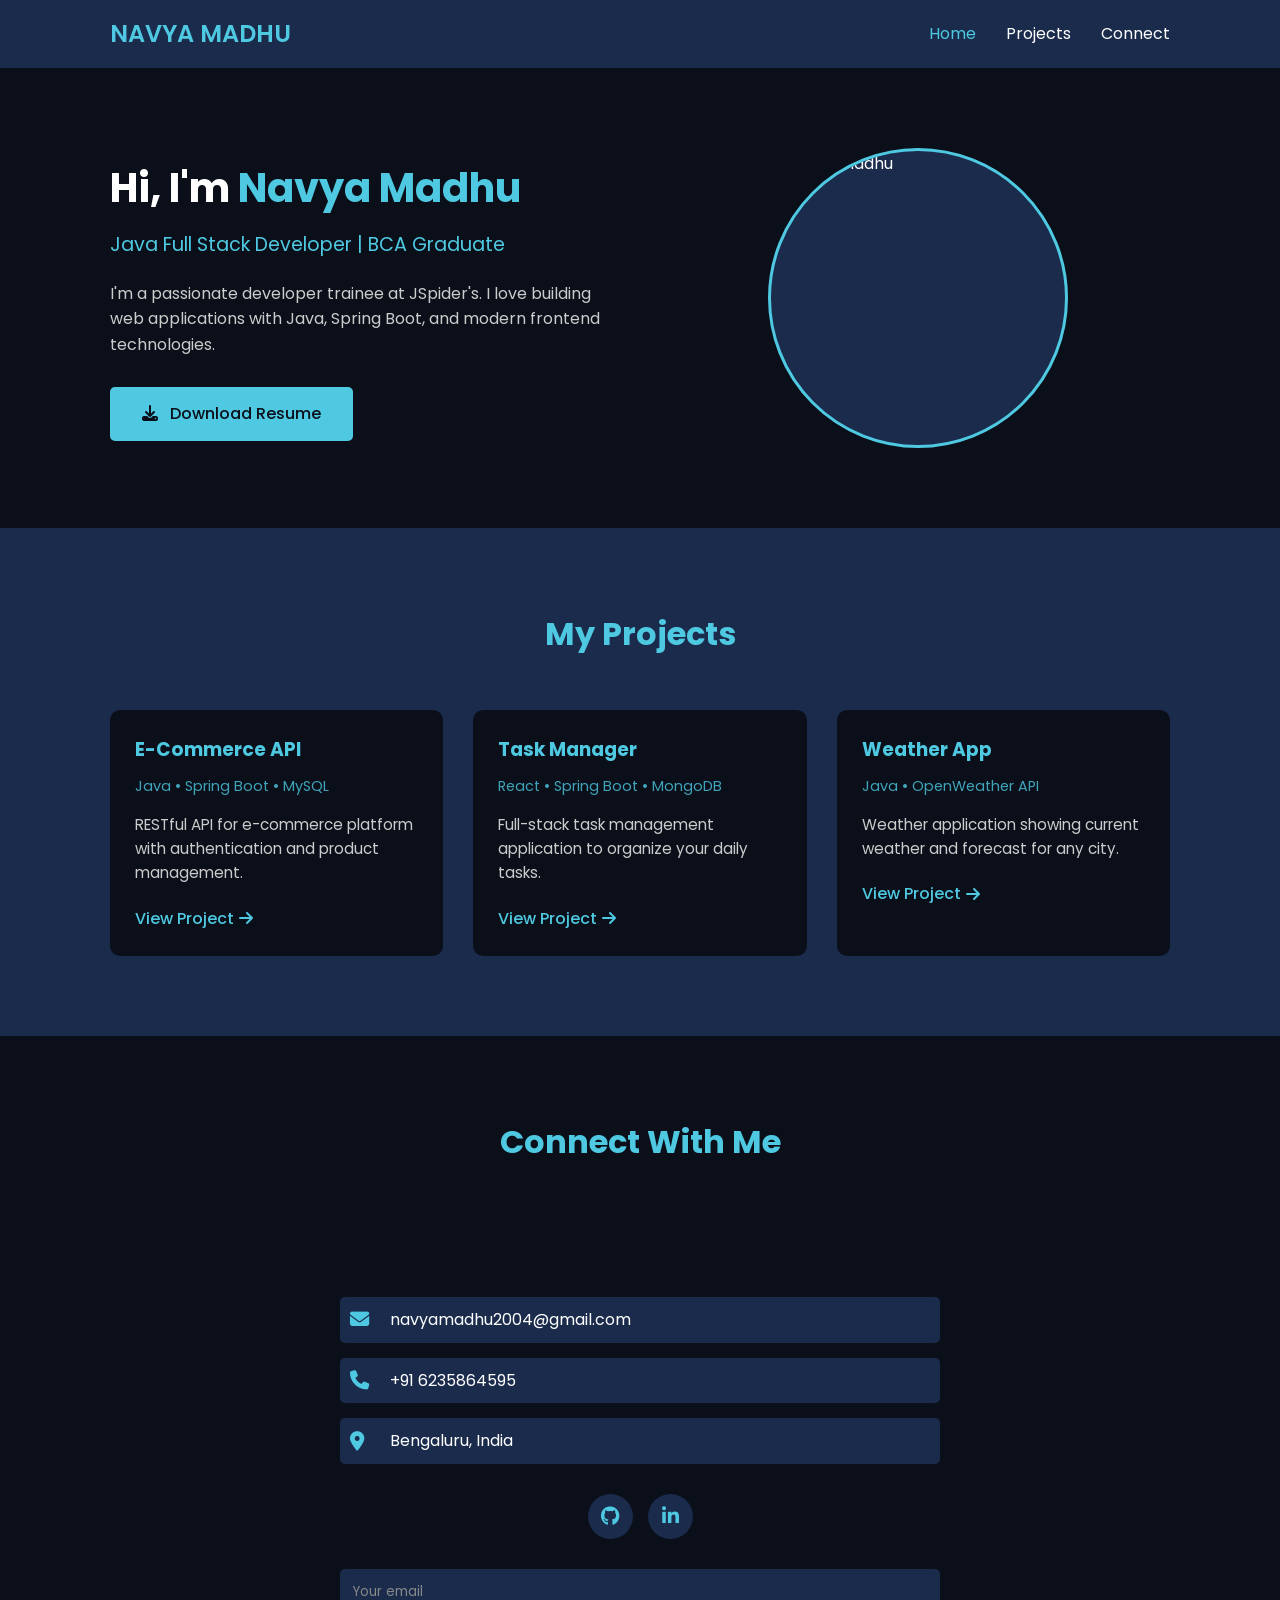
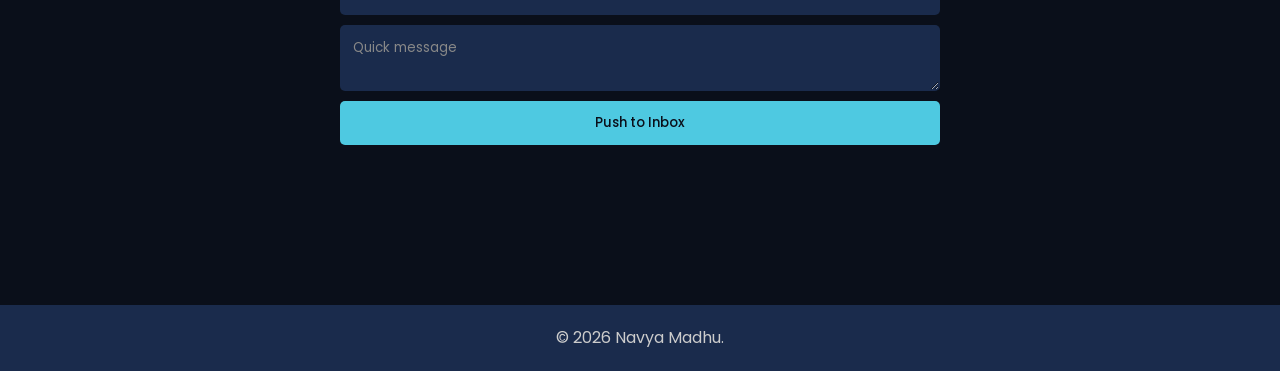
==== index.html @ 71b9a475 "Add files via upload" ====
<!DOCTYPE html>
<html lang="en">
<head>
    <meta charset="UTF-8">
    <meta name="viewport" content="width=device-width, initial-scale=1.0">
    <title>My Portfolio</title>
    <link rel="stylesheet" href="https://cdnjs.cloudflare.com/ajax/libs/font-awesome/6.4.0/css/all.min.css">
    <link href="https://fonts.googleapis.com/css2?family=Poppins:wght@300;400;500;600&display=swap" rel="stylesheet">
    <link rel="stylesheet" href="./style.css">
    <script src="./script.js"></script>
</head>
<body>
    <!-- Nav Bar -->
    <nav class="navbar">
        <div class="container">
            <div class="nav-content">
                <div class="logo">NAVYA MADHU</div>
                <ul class="nav-links">
                    <li><a href="#home">Home</a></li>
                    <li><a href="#projects">Projects</a></li>
                    <li><a href="#connect">Connect</a></li>
                </ul>
            </div>
        </div>
    </nav>

    <!-- Home Section -->
    <section id="home" class="home">
        <div class="container">
            <div class="home-content">
                <!-- Small Description -->
                <div class="intro-text">
                    <h1>Hi, I'm <span class="name">Navya Madhu</span></h1>
                    <p class="title">Java Full Stack Developer | BCA Graduate</p>
                    <p class="description">
                        I'm a passionate developer trainee at JSpider's. 
                        I love building web applications with Java, Spring Boot, 
                        and modern frontend technologies.
                    </p>
                    
                    <!-- Download Resume Button -->
                    <a href="resume.pdf" download class="btn">
                        <i class="fas fa-download"></i> Download Resume
                    </a>
                </div>

                <!-- Photo -->
                <div class="photo">
                    <div class="photo-placeholder">
                       <img src="./assets/WhatsApp Image 2026-03-18 at 12.42.39 AM.jpeg" alt="Navya Madhu">
                        <!-- <i class="fas fa-user-circle"></i> -->
                        <!-- <img src="your-photo.jpg" alt="Your Name"> -->
                    </div>
                </div>
            </div>
        </div>
    </section>

    <!-- Projects Section -->
    <section id="projects" class="projects">
        <div class="container">
            <h2 class="section-title">My Projects</h2>
            <div class="projects-grid">
                <!-- Project 1 -->
                <div class="project-card">
                    <h3>E-Commerce API</h3>
                    <p class="tech">Java • Spring Boot • MySQL</p>
                    <p class="desc">RESTful API for e-commerce platform with authentication and product management.</p>
                    <a href="#" class="project-link">View Project <i class="fas fa-arrow-right"></i></a>
                </div>

                <!-- Project 2 -->
                <div class="project-card">
                    <h3>Task Manager</h3>
                    <p class="tech">React • Spring Boot • MongoDB</p>
                    <p class="desc">Full-stack task management application to organize your daily tasks.</p>
                    <a href="#" class="project-link">View Project <i class="fas fa-arrow-right"></i></a>
                </div>

                <!-- Project 3 -->
                <div class="project-card">
                    <h3>Weather App</h3>
                    <p class="tech">Java • OpenWeather API</p>
                    <p class="desc">Weather application showing current weather and forecast for any city.</p>
                    <a href="#" class="project-link">View Project <i class="fas fa-arrow-right"></i></a>
                </div>
            </div>
        </div>
    </section>

    <!-- Connect Section -->
    <section id="connect" class="connect">
        <div class="container">
            <h2 class="section-title">Connect With Me</h2>
            <div class="connect-content">
                <!-- Contact Info -->
                <div class="contact-info">
                    <div class="contact-item">
                        <i class="fas fa-envelope"></i>
                        <a href="mailto:your.email@example.com">navyamadhu2004@gmail.com</a>
                    </div>
                    <div class="contact-item">
                        <i class="fas fa-phone"></i>
                        <a href="tel:+919876543210">+91 6235864595</a>
                    </div>
                    <div class="contact-item">
                        <i class="fas fa-map-marker-alt"></i>
                        <span>Bengaluru, India</span>
                    </div>
                </div>

                <!-- Social Links -->
                <div class="social-links">
                    <a href="https://github.com/navya-jpg" class="social-icon"><i class="fab fa-github"></i></a>
                    <a href="https://www.linkedin.com/in/navya-madhu-439824333?utm_source=share&utm_campaign=share_via&utm_content=profile&utm_medium=android_app" class="social-icon"><i class="fab fa-linkedin-in"></i></a>
                    <!-- <a href="#" class="social-icon"><i class="fab fa-twitter"></i></a> -->
                    <!-- <a href="#" class="social-icon"><i class="fab fa-instagram"></i></a> -->
                </div>

                <!-- Quick Contact Form -->
                <form class="quick-form" action="https://formspree.io/f/YOUR_FORM_ID" method="POST">
                    <input type="email" name="email" placeholder="Your email" required>
                    <textarea name="message" rows="2" placeholder="Quick message" required></textarea>
                    <button type="submit" class="btn-small">Push to Inbox</button>
                </form>
            </div>
        </div>
    </section>

    <!-- Footer -->
    <footer>
        <div class="container">
            <p>&copy; 2026 Navya Madhu.</p>
        </div>
    </footer>
    </body>
</html>
---- style.css ----
/* style.css */

* {
    margin: 0;
    padding: 0;
    box-sizing: border-box;
}

body {
    font-family: 'Poppins', sans-serif;
    background: #0a0f1a;  /* Black */
    color: #fff;
    line-height: 1.6;
}

.container {
    max-width: 1100px;
    margin: 0 auto;
    padding: 0 20px;
}

/* Navigation */
.navbar {
    background: #1a2b4c;  /* Navy */
    padding: 15px 0;
    position: sticky;
    top: 0;
    z-index: 100;
}

.nav-content {
    display: flex;
    justify-content: space-between;
    align-items: center;
}

.logo {
    font-size: 1.5rem;
    font-weight: 600;
    color: #4ec9e1;  /* Sky Blue */
}

.nav-links {
    display: flex;
    list-style: none;
    gap: 30px;
}

.nav-links a {
    color: #fff;
    text-decoration: none;
    transition: color 0.3s;
}

.nav-links a:hover,
.nav-links a.active {
    color: #4ec9e1;
}

/* Home Section */
.home {
    padding: 80px 0;
    background: #0a0f1a;
}

.home-content {
    display: grid;
    grid-template-columns: 1fr 1fr;
    gap: 50px;
    align-items: center;
}

.intro-text h1 {
    font-size: 2.5rem;
    margin-bottom: 10px;
}

.name {
    color: #4ec9e1;
}

.title {
    font-size: 1.2rem;
    color: #4ec9e1;
    margin-bottom: 20px;
}

.description {
    color: #ccc;
    margin-bottom: 30px;
    max-width: 500px;
}

/* Download Button */
.btn {
    display: inline-block;
    padding: 12px 30px;
    background: #4ec9e1;
    color: #0a0f1a;
    text-decoration: none;
    border-radius: 5px;
    font-weight: 500;
    transition: all 0.3s;
    border: 2px solid #4ec9e1;
}

.btn:hover {
    background: transparent;
    color: #4ec9e1;
}

.btn i {
    margin-right: 8px;
}

/* Photo */
.photo-placeholder {
    width: 300px;
    height: 300px;
    background: #1a2b4c;
    border-radius: 50%;
    display: flex;
    align-items: center;
    justify-content: center;
    margin: 0 auto;
    border: 3px solid #4ec9e1;
}

.photo-placeholder i {
    font-size: 150px;
    color: #4ec9e1;
}

.photo-placeholder img {
    width: 100%;
    height: 100%;
    object-fit: cover;
    border-radius: 50%;
}

/* Projects Section */
.projects {
    padding: 80px 0;
    background: #1a2b4c;
}

.section-title {
    font-size: 2rem;
    text-align: center;
    margin-bottom: 50px;
    color: #4ec9e1;
}

.projects-grid {
    display: grid;
    grid-template-columns: repeat(auto-fit, minmax(300px, 1fr));
    gap: 30px;
}

.project-card {
    background: #0a0f1a;
    padding: 25px;
    border-radius: 10px;
    transition: transform 0.3s;
}

.project-card:hover {
    transform: translateY(-5px);
}

.project-card h3 {
    color: #4ec9e1;
    margin-bottom: 10px;
}

.tech {
    color: #4ec9e1;
    font-size: 0.9rem;
    margin-bottom: 15px;
    opacity: 0.8;
}

.desc {
    color: #ccc;
    margin-bottom: 20px;
    font-size: 0.95rem;
}

.project-link {
    color: #4ec9e1;
    text-decoration: none;
    display: inline-flex;
    align-items: center;
    gap: 5px;
    font-weight: 500;
}

.project-link:hover {
    gap: 10px;
}

/* Connect Section */
.connect {
    padding: 80px 0;
    background: #0a0f1a;
}

.connect-content {
    padding: 80px 0;
    max-width: 600px;
    margin: 0 auto;
}

.contact-info {
    margin-bottom: 30px;
}

.contact-item {
    display: flex;
    align-items: center;
    gap: 15px;
    margin-bottom: 15px;
    padding: 10px;
    background: #1a2b4c;
    border-radius: 5px;
}

.contact-item i {
    width: 25px;
    color: #4ec9e1;
    font-size: 1.2rem;
}

.contact-item a,
.contact-item span {
    color: #fff;
    text-decoration: none;
}

.contact-item a:hover {
    color: #4ec9e1;
}

/* Social Links */
.social-links {
    display: flex;
    gap: 15px;
    justify-content: center;
    margin-bottom: 30px;
}

.social-icon {
    width: 45px;
    height: 45px;
    background: #1a2b4c;
    border-radius: 50%;
    display: flex;
    align-items: center;
    justify-content: center;
    color: #4ec9e1;
    text-decoration: none;
    transition: all 0.3s;
    font-size: 1.2rem;
}

.social-icon:hover {
    background: #4ec9e1;
    color: #0a0f1a;
    transform: translateY(-3px);
}

/* Quick Form */
.quick-form {
    display: flex;
    flex-direction: column;
    gap: 10px;
}

.quick-form input,
.quick-form textarea {
    padding: 12px;
    background: #1a2b4c;
    border: 1px solid transparent;
    border-radius: 5px;
    color: #fff;
    font-family: 'Poppins', sans-serif;
}

.quick-form input:focus,
.quick-form textarea:focus {
    outline: none;
    border-color: #4ec9e1;
}

.quick-form input::placeholder,
.quick-form textarea::placeholder {
    color: #888;
}

.btn-small {
    padding: 12px;
    background: #4ec9e1;
    color: #0a0f1a;
    border: none;
    border-radius: 5px;
    cursor: pointer;
    font-weight: 500;
    font-family: 'Poppins', sans-serif;
    transition: all 0.3s;
}

.btn-small:hover {
    background: transparent;
    color: #4ec9e1;
    border: 2px solid #4ec9e1;
    padding: 10px;
}

/* Footer */
footer {
    background: #1a2b4c;
    padding: 20px 0;
    text-align: center;
    color: #ccc;
}

/* Responsive */
@media (max-width: 768px) {
    .home-content {
        grid-template-columns: 1fr;
        text-align: center;
    }
    
    .intro-text {
        order: 2;
    }
    
    .photo {
        order: 1;
    }
    
    .description {
        margin: 0 auto 30px;
    }
    
    .nav-links {
        gap: 15px;
    }
}

@media (max-width: 480px) {
    .nav-content {
        flex-direction: column;
        gap: 10px;
    }
    
    .intro-text h1 {
        font-size: 2rem;
    }
    
    .photo-placeholder {
        width: 200px;
        height: 200px;
    }
    
    .photo-placeholder i {
        font-size: 100px;
    }
}
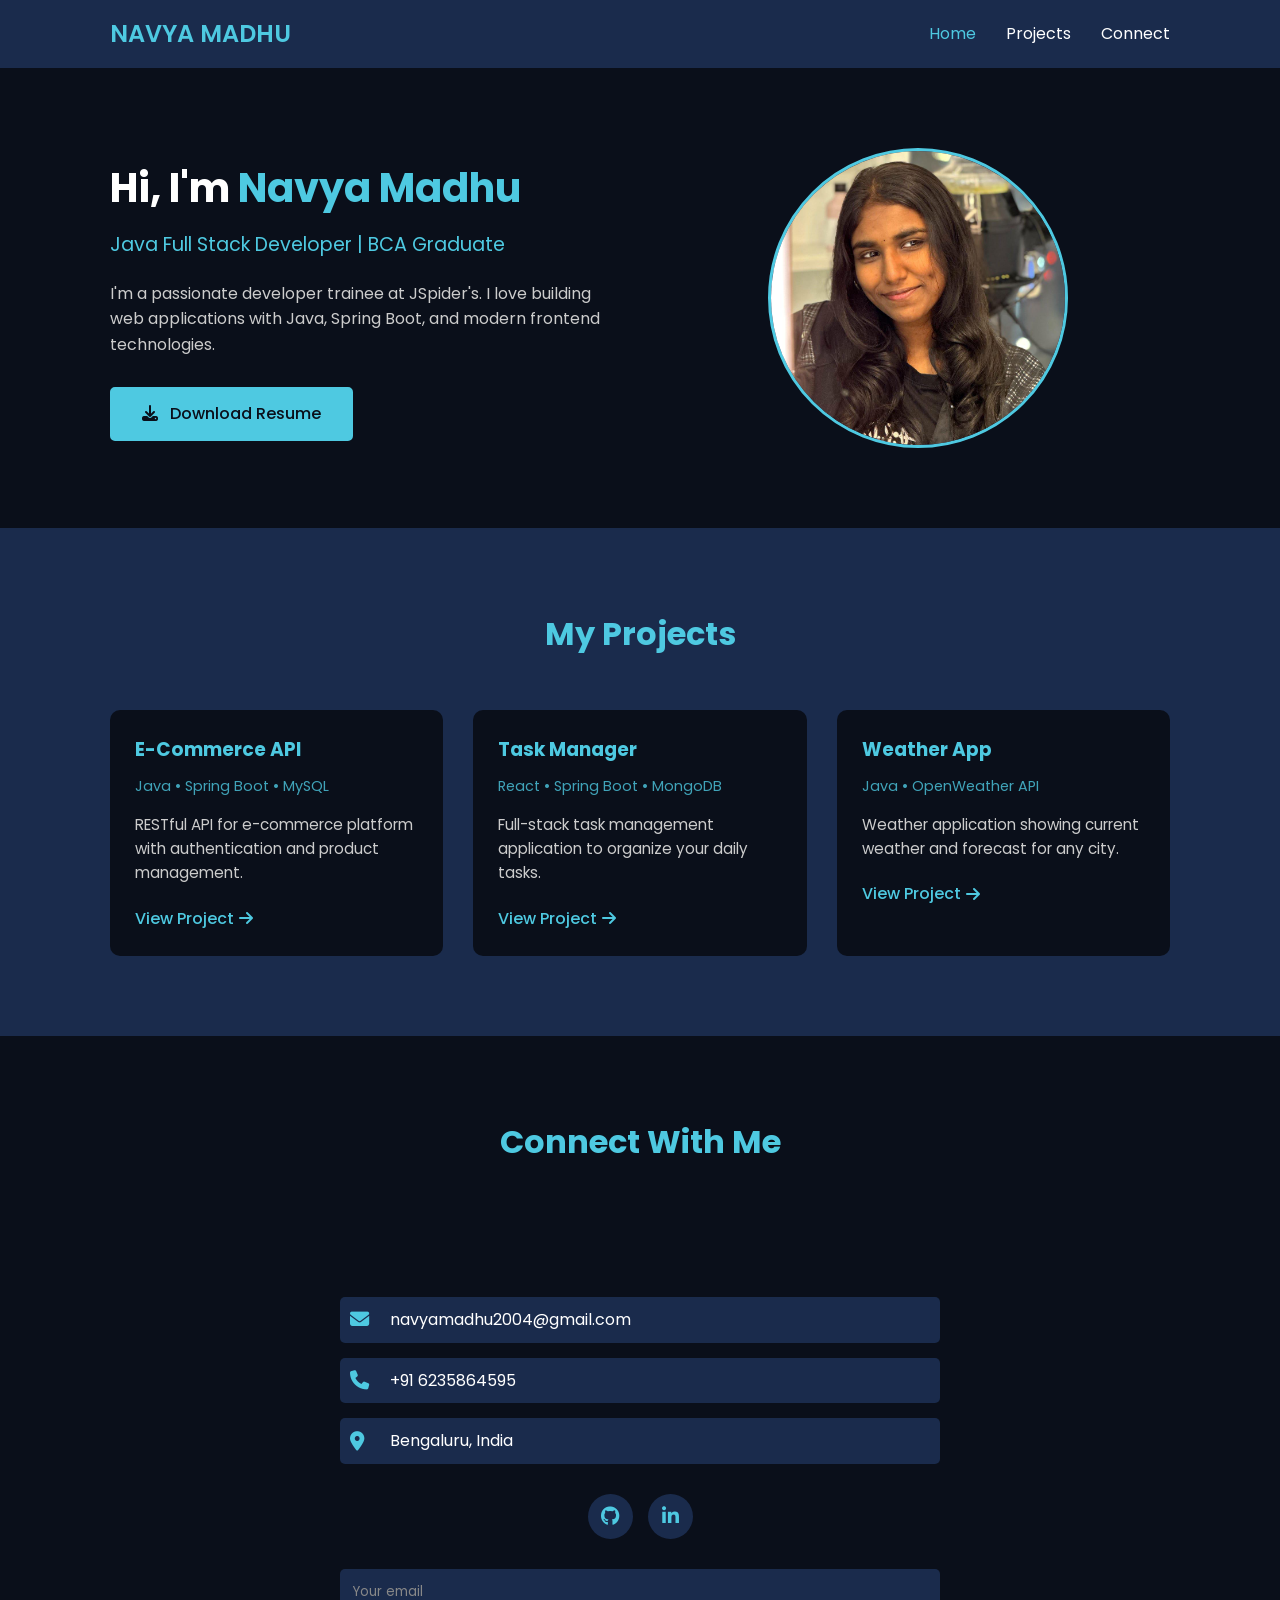
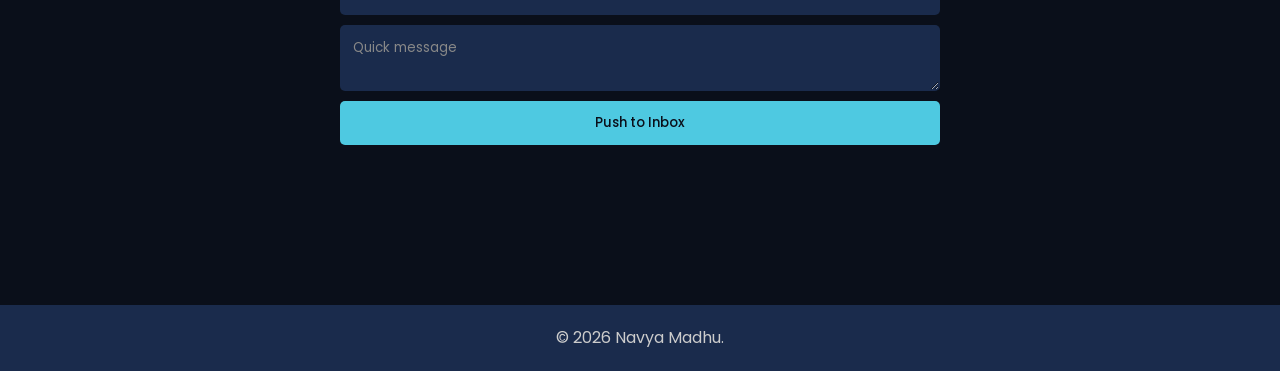
==== commit 3e10c27b: "Add files via upload" ====
--- a/index.html
+++ b/index.html
@@ -47,8 +47,8 @@
                 <!-- Photo -->
                 <div class="photo">
                     <div class="photo-placeholder">
-                       <img src="./assets/WhatsApp Image 2026-03-18 at 12.42.39 AM.jpeg" alt="Navya Madhu">
-                        <!-- <i class="fas fa-user-circle"></i> -->
+                       <img src="navya.jpeg" alt="Navya Madhu">
+                        <!-- <i class="fas fag-user-circle"></i> -->
                         <!-- <img src="your-photo.jpg" alt="Your Name"> -->
                     </div>
                 </div>
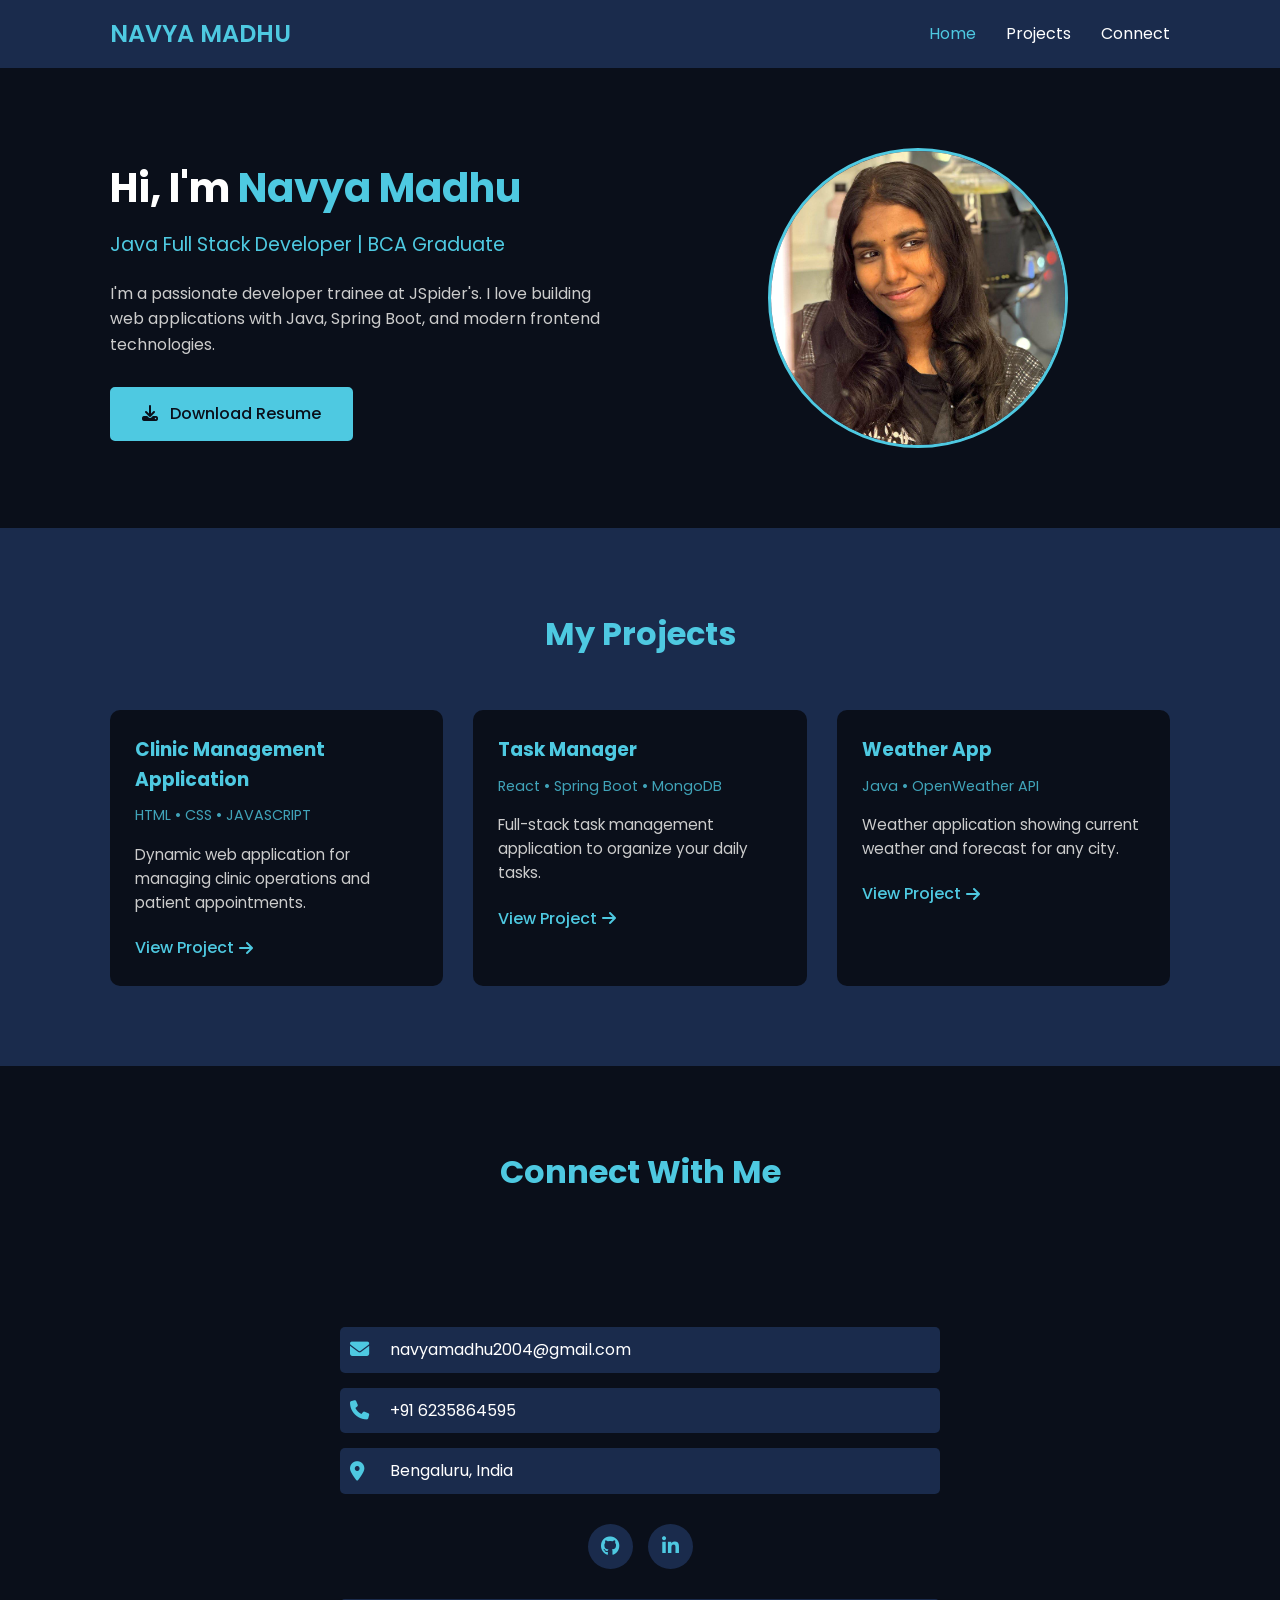
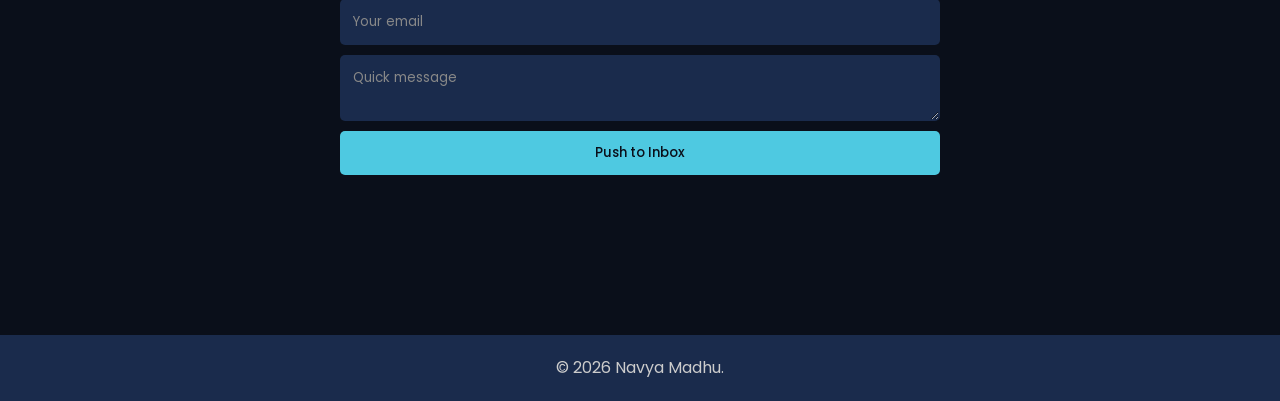
==== commit 2c34999c: "Add files via upload" ====
--- a/index.html
+++ b/index.html
@@ -39,7 +39,7 @@
                     </p>
                     
                     <!-- Download Resume Button -->
-                    <a href="resume.pdf" download class="btn">
+                    <a href="./resume.pdf" download class="btn">
                         <i class="fas fa-download"></i> Download Resume
                     </a>
                 </div>
@@ -63,10 +63,10 @@
             <div class="projects-grid">
                 <!-- Project 1 -->
                 <div class="project-card">
-                    <h3>E-Commerce API</h3>
-                    <p class="tech">Java • Spring Boot • MySQL</p>
-                    <p class="desc">RESTful API for e-commerce platform with authentication and product management.</p>
-                    <a href="#" class="project-link">View Project <i class="fas fa-arrow-right"></i></a>
+                    <h3>Clinic Management Application</h3>
+                    <p class="tech">HTML • CSS • JAVASCRIPT</p>
+                    <p class="desc">Dynamic web application for managing clinic operations and patient appointments.</p>
+                    <a href="./project.html" class="project-link">View Project <i class="fas fa-arrow-right"></i></a>
                 </div>
 
                 <!-- Project 2 -->
